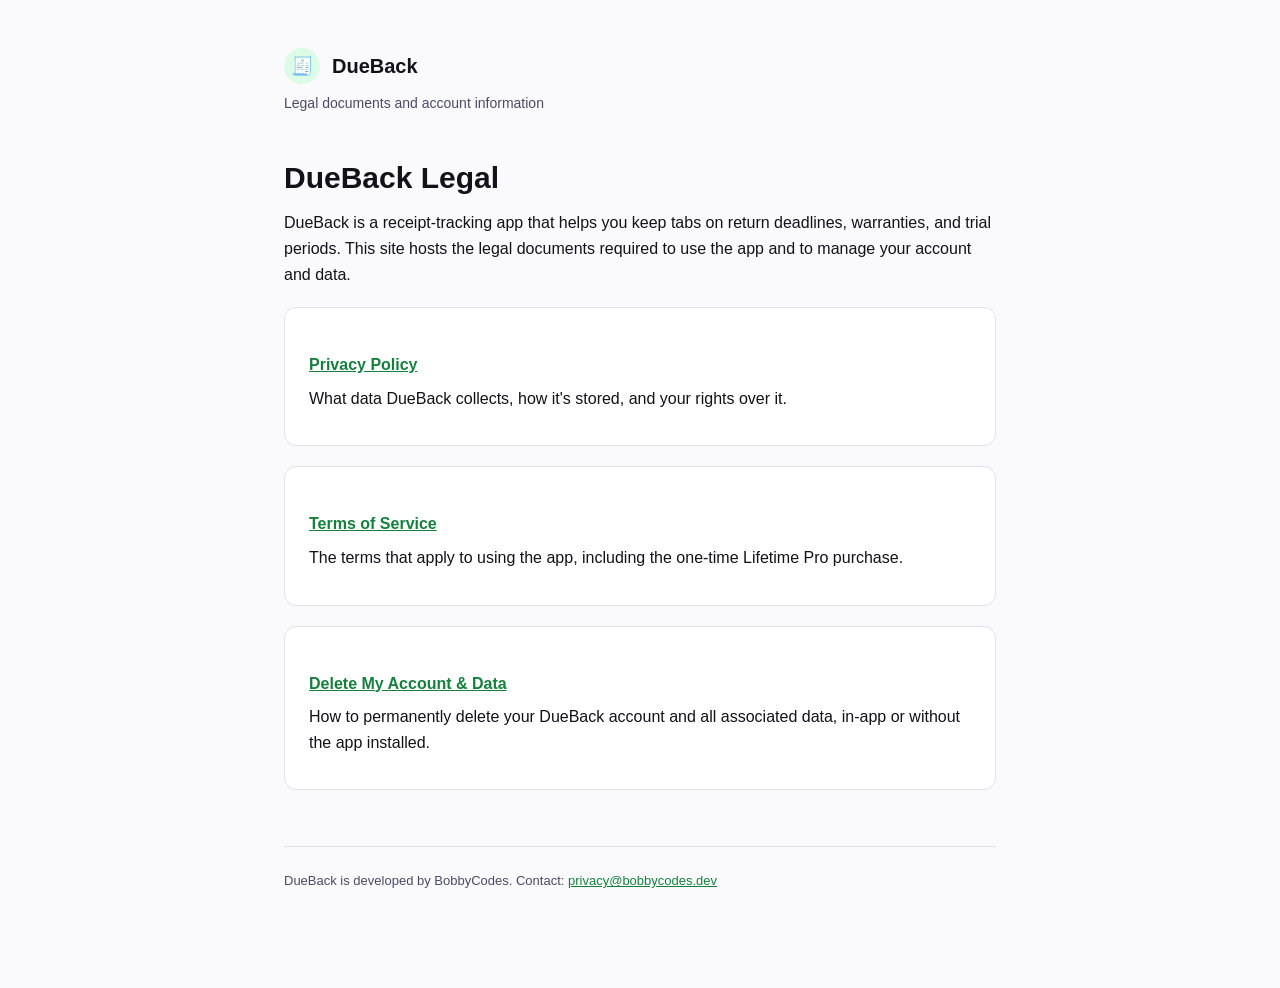
==== index.html @ 81280d17 "Add Privacy Policy, Terms of Service, and account deletion page Co-Authored-By: Claude Sonnet 5 <nor" ====
<!DOCTYPE html>
<html lang="en">
<head>
<meta charset="UTF-8">
<meta name="viewport" content="width=device-width, initial-scale=1.0">
<title>DueBack — Legal</title>
<link rel="stylesheet" href="_style.css">
</head>
<body>
<div class="wrap">
  <header class="site">
    <div class="mark">🧾</div>
    <div class="name">DueBack</div>
  </header>
  <p class="updated">Legal documents and account information</p>

  <h1>DueBack Legal</h1>
  <p>DueBack is a receipt-tracking app that helps you keep tabs on return deadlines, warranties, and trial periods. This site hosts the legal documents required to use the app and to manage your account and data.</p>

  <div class="card">
    <h3><a href="privacy.html">Privacy Policy</a></h3>
    <p>What data DueBack collects, how it's stored, and your rights over it.</p>
  </div>

  <div class="card">
    <h3><a href="terms.html">Terms of Service</a></h3>
    <p>The terms that apply to using the app, including the one-time Lifetime Pro purchase.</p>
  </div>

  <div class="card">
    <h3><a href="delete-account.html">Delete My Account &amp; Data</a></h3>
    <p>How to permanently delete your DueBack account and all associated data, in-app or without the app installed.</p>
  </div>

  <footer>
    DueBack is developed by BobbyCodes. Contact:
    <a href="mailto:privacy@bobbycodes.dev">privacy@bobbycodes.dev</a>
  </footer>
</div>
</body>
</html>
---- _style.css ----
:root {
  color-scheme: light dark;
  --bg: #FAFAFD;
  --surface: #FFFFFF;
  --text: #121218;
  --text-muted: #4A4A68;
  --border: #E2E2EC;
  --accent: #15803D;
  --accent-bg: #DCFCE7;
}
@media (prefers-color-scheme: dark) {
  :root {
    --bg: #121218;
    --surface: #1A1A22;
    --text: #E2E2EC;
    --text-muted: #8C8CA8;
    --border: #33334A;
    --accent: #86EFAC;
    --accent-bg: #166534;
  }
}
* { box-sizing: border-box; }
body {
  margin: 0;
  background: var(--bg);
  color: var(--text);
  font-family: -apple-system, BlinkMacSystemFont, "Segoe UI", Roboto, Helvetica, Arial, sans-serif;
  line-height: 1.6;
}
.wrap {
  max-width: 760px;
  margin: 0 auto;
  padding: 48px 24px 96px;
}
header.site {
  display: flex;
  align-items: center;
  gap: 12px;
  margin-bottom: 8px;
}
.mark {
  width: 36px; height: 36px;
  border-radius: 50%;
  background: var(--accent-bg);
  display: flex; align-items: center; justify-content: center;
  font-size: 18px;
}
header.site .name {
  font-weight: 700;
  font-size: 20px;
}
.updated {
  color: var(--text-muted);
  font-size: 14px;
  margin: 0 0 40px;
}
h1 { font-size: 30px; margin: 32px 0 8px; }
h2 { font-size: 20px; margin: 36px 0 12px; }
h3 { font-size: 16px; margin: 24px 0 8px; }
p, li { color: var(--text); }
p { margin: 0 0 14px; }
ul, ol { padding-left: 22px; margin: 0 0 14px; }
li { margin-bottom: 6px; }
a { color: var(--accent); }
.card {
  background: var(--surface);
  border: 1px solid var(--border);
  border-radius: 12px;
  padding: 20px 24px;
  margin: 20px 0;
}
.nav {
  display: flex;
  gap: 16px;
  flex-wrap: wrap;
  margin-bottom: 32px;
  padding-bottom: 24px;
  border-bottom: 1px solid var(--border);
}
.nav a {
  text-decoration: none;
  font-weight: 600;
  font-size: 14px;
}
footer {
  margin-top: 56px;
  padding-top: 24px;
  border-top: 1px solid var(--border);
  color: var(--text-muted);
  font-size: 13px;
}
code {
  background: var(--surface);
  border: 1px solid var(--border);
  border-radius: 4px;
  padding: 1px 6px;
  font-size: 0.9em;
}
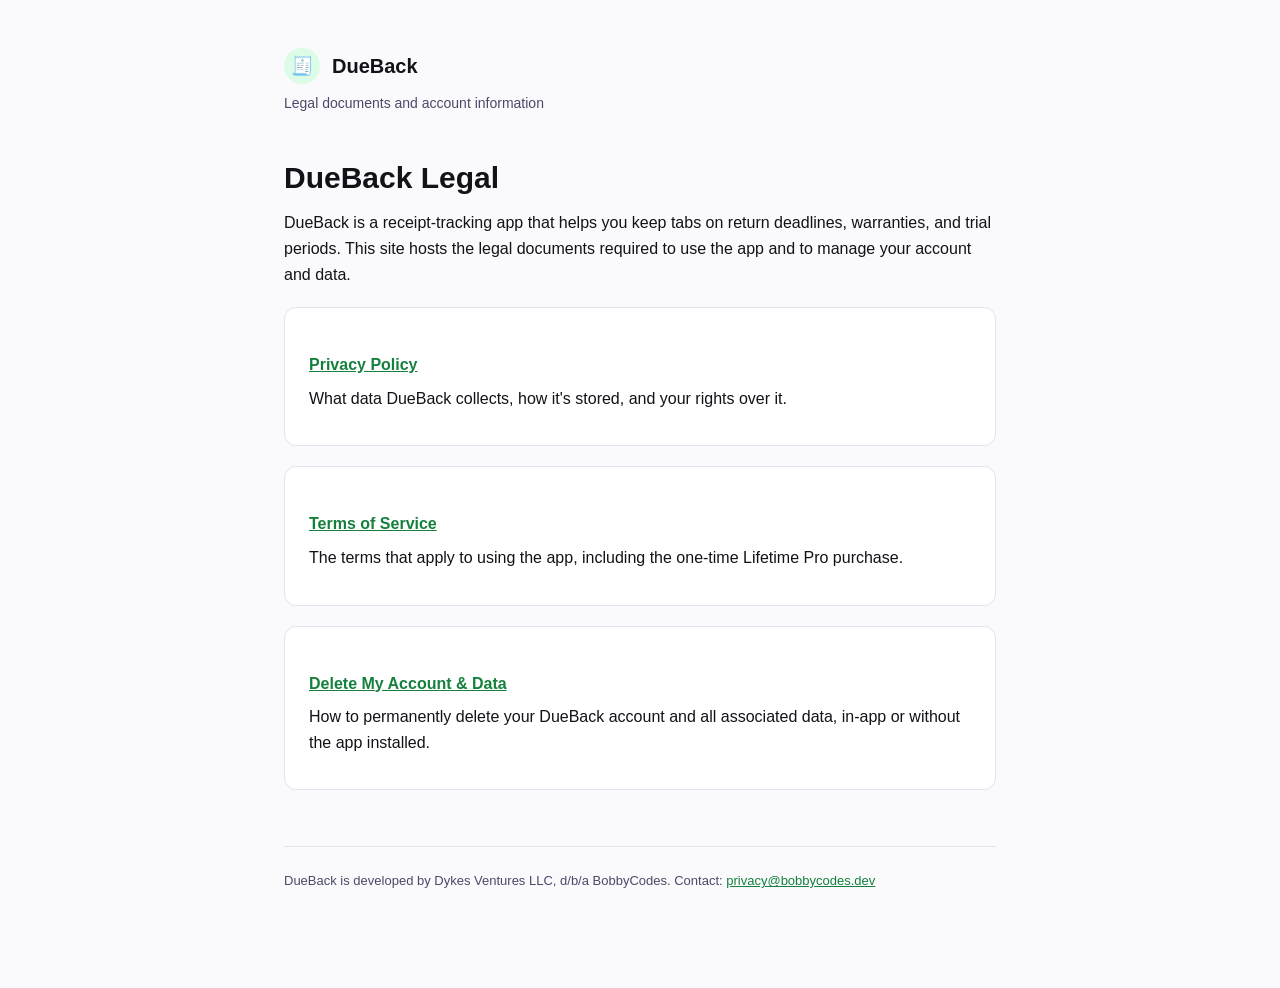
==== commit 04758f3a: "Name the actual legal entity, fix governing-law jurisdiction - Privacy Policy and Terms now name Dyk" ====
--- a/index.html
+++ b/index.html
@@ -33,7 +33,7 @@
   </div>
 
   <footer>
-    DueBack is developed by BobbyCodes. Contact:
+    DueBack is developed by Dykes Ventures LLC, d/b/a BobbyCodes. Contact:
     <a href="mailto:privacy@bobbycodes.dev">privacy@bobbycodes.dev</a>
   </footer>
 </div>
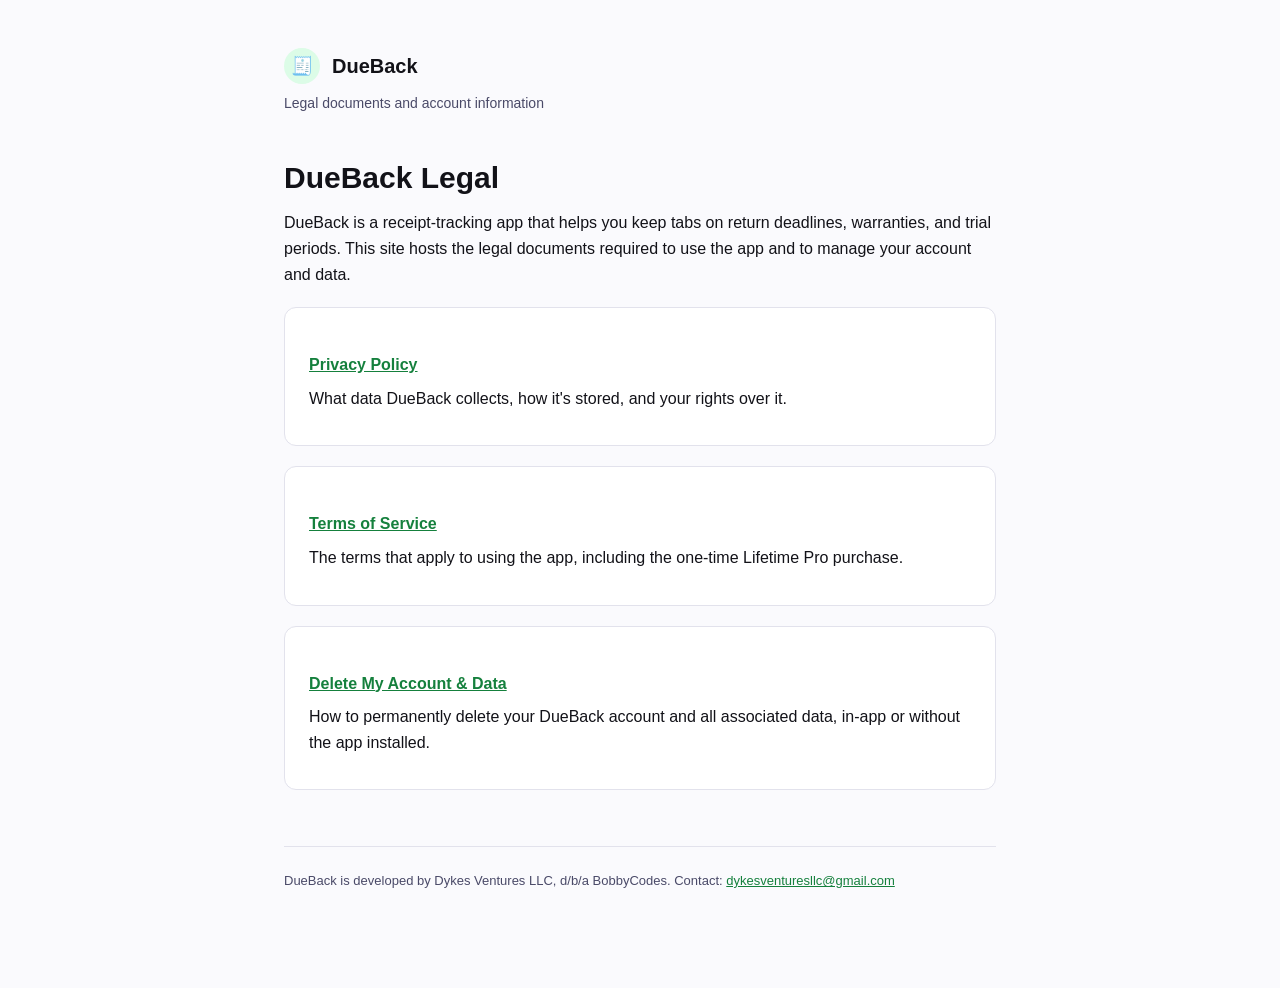
==== commit 65db7048: "Fix contact email: dykesventuresllc@gmail.com, not privacy@bobbycodes.dev User correction: the actua" ====
--- a/index.html
+++ b/index.html
@@ -34,7 +34,7 @@
 
   <footer>
     DueBack is developed by Dykes Ventures LLC, d/b/a BobbyCodes. Contact:
-    <a href="mailto:privacy@bobbycodes.dev">privacy@bobbycodes.dev</a>
+    <a href="mailto:dykesventuresllc@gmail.com">dykesventuresllc@gmail.com</a>
   </footer>
 </div>
 </body>
